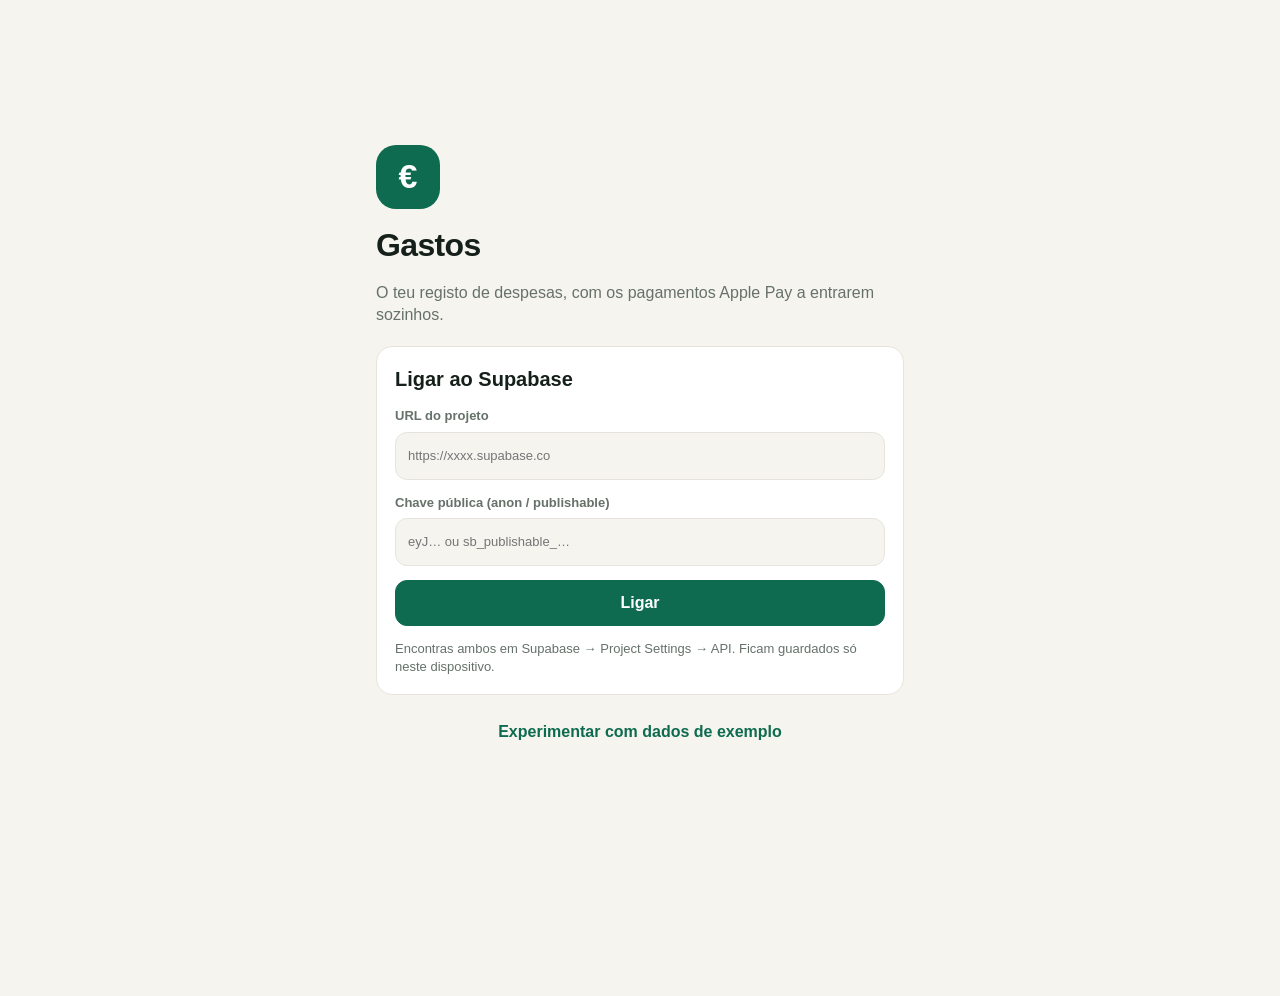
==== index.html @ 69521e5e "Gastos: app de registo de despesas com Apple Pay automático Co-Authored-By: Claude Opus 5.5 <noreply" ====
<!doctype html>
<html lang="pt-PT">
<head>
<meta charset="utf-8">
<meta name="viewport" content="width=device-width, initial-scale=1, viewport-fit=cover">
<title>Gastos</title>
<meta name="description" content="Registo pessoal de gastos">
<meta name="theme-color" content="#f5f4ef" media="(prefers-color-scheme: light)">
<meta name="theme-color" content="#0e1311" media="(prefers-color-scheme: dark)">
<meta name="apple-mobile-web-app-capable" content="yes">
<meta name="mobile-web-app-capable" content="yes">
<meta name="apple-mobile-web-app-title" content="Gastos">
<meta name="apple-mobile-web-app-status-bar-style" content="default">
<link rel="manifest" href="manifest.webmanifest">
<link rel="icon" href="icons/icon-192.png">
<link rel="apple-touch-icon" href="icons/apple-touch-icon.png">
<link rel="stylesheet" href="styles.css">
</head>
<body>
<div id="app"></div>
<div id="sheet-root"></div>
<div id="toast" role="status" aria-live="polite"></div>
<script src="app.js"></script>
</body>
</html>
---- styles.css ----
:root {
  --bg: #f5f4ef; --card: #ffffff; --ink: #16201b; --mute: #66716a; --line: #e6e4dc; --soft: #eceae2;
  --accent: #0e6b50; --accent-ink: #ffffff; --warn: #9a5b00; --bad: #b3261e; --ok: #0e6b50;
  --radius: 16px;
  color-scheme: light dark;
}
@media (prefers-color-scheme: dark) {
  :root {
    --bg: #0e1311; --card: #171e1b; --ink: #eef2ef; --mute: #95a29b; --line: #27312c; --soft: #1f2824;
    --accent: #41c095; --accent-ink: #06261b; --warn: #f0b354; --bad: #ff8a80; --ok: #41c095;
  }
}

* { box-sizing: border-box; -webkit-tap-highlight-color: transparent; }
html { -webkit-text-size-adjust: 100%; }
body {
  margin: 0; background: var(--bg); color: var(--ink);
  font: 16px/1.4 -apple-system, BlinkMacSystemFont, "Segoe UI", Roboto, Helvetica, Arial, sans-serif;
  -webkit-font-smoothing: antialiased;
}
body.locked { overflow: hidden; }
button, input, select { font: inherit; color: inherit; }
button { cursor: pointer; background: none; border: 0; padding: 0; text-align: inherit; }
h1, h2, p { margin: 0; }
small, .hint { color: var(--mute); font-size: 13px; }
code { font: 12px/1.4 ui-monospace, SFMono-Regular, Menlo, monospace; word-break: break-all; }
:focus-visible { outline: 2px solid var(--accent); outline-offset: 2px; }

#app { max-width: 560px; margin: 0 auto; padding: env(safe-area-inset-top) 16px calc(96px + env(safe-area-inset-bottom)); }
main { display: grid; gap: 12px; }
.card { background: var(--card); border: 1px solid var(--line); border-radius: var(--radius); }
.block { padding: 16px; display: grid; gap: 12px; }
.block h2, .sec, .day h2 { font-size: 13px; font-weight: 600; letter-spacing: .04em; text-transform: uppercase; color: var(--mute); }
.sec { margin: 12px 4px 0; }

/* cabeçalho */
.top { padding: 20px 4px 18px; }
.title { font-size: 28px; font-weight: 700; letter-spacing: -.02em; }
.month { display: flex; align-items: center; gap: 2px; margin-left: -10px; }
.month button { min-width: 40px; height: 40px; border-radius: 12px; text-align: center; font-size: 22px; color: var(--mute); }
.month button:disabled { opacity: .3; }
.month .name { font-size: 15px; font-weight: 600; color: var(--ink); padding: 0 6px; }
.month .name::first-letter { text-transform: uppercase; }
.month .refresh { margin-left: auto; font-size: 20px; }
.total { font-size: 44px; font-weight: 700; letter-spacing: -.03em; font-variant-numeric: tabular-nums; line-height: 1.1; margin-top: 4px; }
.sub { color: var(--mute); font-size: 14px; margin-top: 4px; }

/* lista */
input[type=search] { width: 100%; height: 44px; border-radius: 12px; border: 1px solid var(--line); background: var(--card); padding: 0 14px; -webkit-appearance: none; appearance: none; }
.chips { display: flex; gap: 8px; overflow-x: auto; margin: 0 -16px; padding: 0 16px 2px; scrollbar-width: none; }
.chips::-webkit-scrollbar { display: none; }
.chips button { flex: none; height: 36px; padding: 0 14px; border-radius: 18px; border: 1px solid var(--line); background: var(--card); font-size: 14px; white-space: nowrap; }
.chips button.on { background: var(--ink); color: var(--bg); border-color: var(--ink); }
#list { display: grid; gap: 16px; }
.day h2 { display: flex; justify-content: space-between; margin: 4px 4px 8px; font-variant-numeric: tabular-nums; }
.day h2 span:first-child::first-letter { text-transform: uppercase; }
.rows { overflow: hidden; }
.row { display: flex; align-items: center; gap: 12px; width: 100%; padding: 12px 14px; min-height: 60px; }
.row + .row { border-top: 1px solid var(--line); }
.row:active { background: var(--soft); }
.row.add { color: var(--accent); font-weight: 600; min-height: 52px; }
.dot { flex: none; width: 38px; height: 38px; border-radius: 12px; display: grid; place-items: center; font-size: 18px; }
.who { flex: 1; min-width: 0; display: grid; }
.who b { font-weight: 600; white-space: nowrap; overflow: hidden; text-overflow: ellipsis; }
.who small { display: flex; align-items: center; min-width: 0; }
.who small span { white-space: nowrap; overflow: hidden; text-overflow: ellipsis; min-width: 0; }
.tag { font-style: normal; font-size: 11px; font-weight: 600; border: 1px solid var(--line); border-radius: 6px; padding: 1px 5px; margin-left: 6px; color: var(--ink); flex: none; white-space: nowrap; }
.amt { font-weight: 600; font-variant-numeric: tabular-nums; white-space: nowrap; }
.link { color: var(--accent); font-size: 14px; font-weight: 600; }
.empty { text-align: center; padding: 40px 20px; color: var(--mute); display: grid; gap: 16px; justify-items: center; }

.alert { display: block; width: 100%; padding: 12px 14px; border-radius: 12px; font-size: 14px; border: 1px solid; }
.alert strong { display: block; }
.alert.warn { color: var(--warn); border-color: color-mix(in srgb, var(--warn) 40%, transparent); background: color-mix(in srgb, var(--warn) 9%, var(--card)); }
.alert.bad { color: var(--bad); border-color: color-mix(in srgb, var(--bad) 40%, transparent); background: color-mix(in srgb, var(--bad) 8%, var(--card)); }

/* resumo */
.tiles { display: grid; grid-template-columns: 1fr 1fr; gap: 12px; }
.tile { padding: 14px; display: grid; gap: 2px; min-width: 0; }
.tile b { font-size: 22px; font-weight: 700; letter-spacing: -.02em; font-variant-numeric: tabular-nums; }
.tile em { font-style: normal; font-size: 13px; color: var(--mute); white-space: nowrap; overflow: hidden; text-overflow: ellipsis; }
.hl { display: flex; justify-content: space-between; align-items: baseline; gap: 12px; font-size: 15px; }
.hl b { font-variant-numeric: tabular-nums; }
.hbar { display: grid; gap: 6px; }
.track { height: 8px; border-radius: 4px; background: var(--soft); overflow: hidden; }
.track i { display: block; height: 100%; border-radius: 4px; background: var(--accent); min-width: 4px; }
.track.big { height: 10px; border-radius: 5px; }
.track.big i { min-width: 0; }
.track.warn i { background: var(--warn); }
.track.bad i { background: var(--bad); }
small.warn { color: var(--warn); font-weight: 600; }
small.bad { color: var(--bad); font-weight: 600; }
.cols { display: flex; align-items: stretch; gap: 2px; height: 140px; }
.col { flex: 1; min-width: 0; display: flex; flex-direction: column; justify-content: flex-end; align-items: center; position: relative; padding-bottom: 20px; }
.col .bar { width: 100%; max-width: 44px; border-radius: 3px 3px 0 0; background: color-mix(in srgb, var(--accent) 55%, var(--soft)); }
.col .bar.on, .col:focus .bar { background: var(--accent); }
.col .lbl { position: absolute; bottom: 0; font-size: 11px; color: var(--mute); white-space: nowrap; }
.tip { font-size: 13px; color: var(--mute); min-height: 18px; }
.tip.on { color: var(--ink); font-weight: 600; }
.budget { width: 100%; }

/* definições */
.block p { font-size: 15px; }
.copy { display: flex; align-items: center; gap: 12px; padding: 10px 12px; background: var(--soft); border-radius: 12px; }
.copy div { flex: 1; min-width: 0; display: grid; }
.copy code { display: -webkit-box; -webkit-line-clamp: 2; -webkit-box-orient: vertical; overflow: hidden; }

/* botões e formulários */
.btn { display: inline-flex; align-items: center; justify-content: center; min-height: 46px; padding: 0 18px; border-radius: 12px; border: 1px solid var(--line); background: var(--card); font-weight: 600; text-align: center; }
.btn.primary { background: var(--accent); color: var(--accent-ink); border-color: var(--accent); }
.btn.danger { color: var(--bad); }
.btn.ghost { border-color: transparent; background: none; color: var(--accent); }
.btn.small { min-height: 36px; padding: 0 12px; font-size: 14px; flex: none; }
.form { display: grid; gap: 14px; }
.form h2 { font-size: 20px; font-weight: 700; }
.form label, .form legend { display: grid; gap: 6px; font-size: 13px; font-weight: 600; color: var(--mute); }
.form input:not([type=radio]), .form select {
  width: 100%; height: 48px; border-radius: 12px; border: 1px solid var(--line); background: var(--bg); padding: 0 12px;
  font-weight: 400; color: var(--ink); -webkit-appearance: none; appearance: none; min-width: 0;
}
.form .amount input { height: 64px; font-size: 30px; font-weight: 700; font-variant-numeric: tabular-nums; }
.form fieldset { border: 0; padding: 0; margin: 0; }
.two { display: grid; grid-template-columns: 76px 1fr; gap: 12px; }
.narrow input { text-align: center; font-size: 22px; }
.swatches { display: flex; gap: 10px; flex-wrap: wrap; margin-top: 6px; }
.swatches input { position: absolute; opacity: 0; }
.swatches span { display: block; width: 34px; height: 34px; border-radius: 50%; border: 3px solid var(--card); box-shadow: 0 0 0 1px var(--line); }
.swatches input:checked + span { box-shadow: 0 0 0 2px var(--ink); }
.actions { display: grid; grid-template-columns: 1fr 1fr; gap: 12px; margin-top: 4px; }

/* folha inferior */
.backdrop { position: fixed; inset: 0; background: rgba(0, 0, 0, .45); z-index: 20; }
.sheet {
  position: fixed; left: 0; right: 0; bottom: 0; z-index: 21; max-width: 560px; margin: 0 auto;
  max-height: 92dvh; overflow-y: auto; background: var(--card); border-radius: 22px 22px 0 0;
  padding: 22px 18px calc(22px + env(safe-area-inset-bottom)); animation: up .22s ease-out;
}
@keyframes up { from { transform: translateY(40px); opacity: 0; } }
@media (prefers-reduced-motion: reduce) { .sheet { animation: none; } }

/* navegação */
.tabs {
  position: fixed; left: 0; right: 0; bottom: 0; z-index: 10; display: flex; justify-content: center;
  background: color-mix(in srgb, var(--bg) 88%, transparent); backdrop-filter: blur(14px); -webkit-backdrop-filter: blur(14px);
  border-top: 1px solid var(--line); padding-bottom: env(safe-area-inset-bottom);
}
.tabs button { flex: 1; max-width: 140px; height: 58px; display: grid; justify-items: center; align-content: center; gap: 2px; font-size: 11px; font-weight: 600; color: var(--mute); }
.tabs button.on { color: var(--accent); }
.tabs svg { width: 24px; height: 24px; fill: none; stroke: currentColor; stroke-width: 1.8; stroke-linecap: round; stroke-linejoin: round; }
.fab {
  position: fixed; z-index: 11; right: max(16px, calc(50vw - 264px)); bottom: calc(74px + env(safe-area-inset-bottom));
  width: 58px; height: 58px; border-radius: 20px; background: var(--accent); color: var(--accent-ink);
  font-size: 32px; font-weight: 300; line-height: 1; text-align: center; box-shadow: 0 8px 22px rgba(0, 0, 0, .22);
}

/* entrada */
.gate { min-height: 100dvh; display: grid; align-content: center; gap: 14px; padding: 24px 0; }
.gate .logo { width: 64px; height: 64px; border-radius: 20px; background: var(--accent); color: var(--accent-ink); display: grid; place-items: center; font-size: 34px; font-weight: 700; }
.gate h1 { font-size: 32px; letter-spacing: -.02em; }
.gate .lead { color: var(--mute); margin-bottom: 6px; }
.gate .card { padding: 18px; }
.error { color: var(--bad); font-weight: 600; font-size: 14px; }

#toast {
  position: fixed; left: 50%; bottom: calc(86px + env(safe-area-inset-bottom)); transform: translate(-50%, 12px); z-index: 30;
  background: var(--ink); color: var(--bg); padding: 10px 16px; border-radius: 12px; font-size: 14px; font-weight: 600;
  opacity: 0; pointer-events: none; transition: .2s; max-width: calc(100vw - 32px);
}
#toast.show { opacity: 1; transform: translate(-50%, 0); }
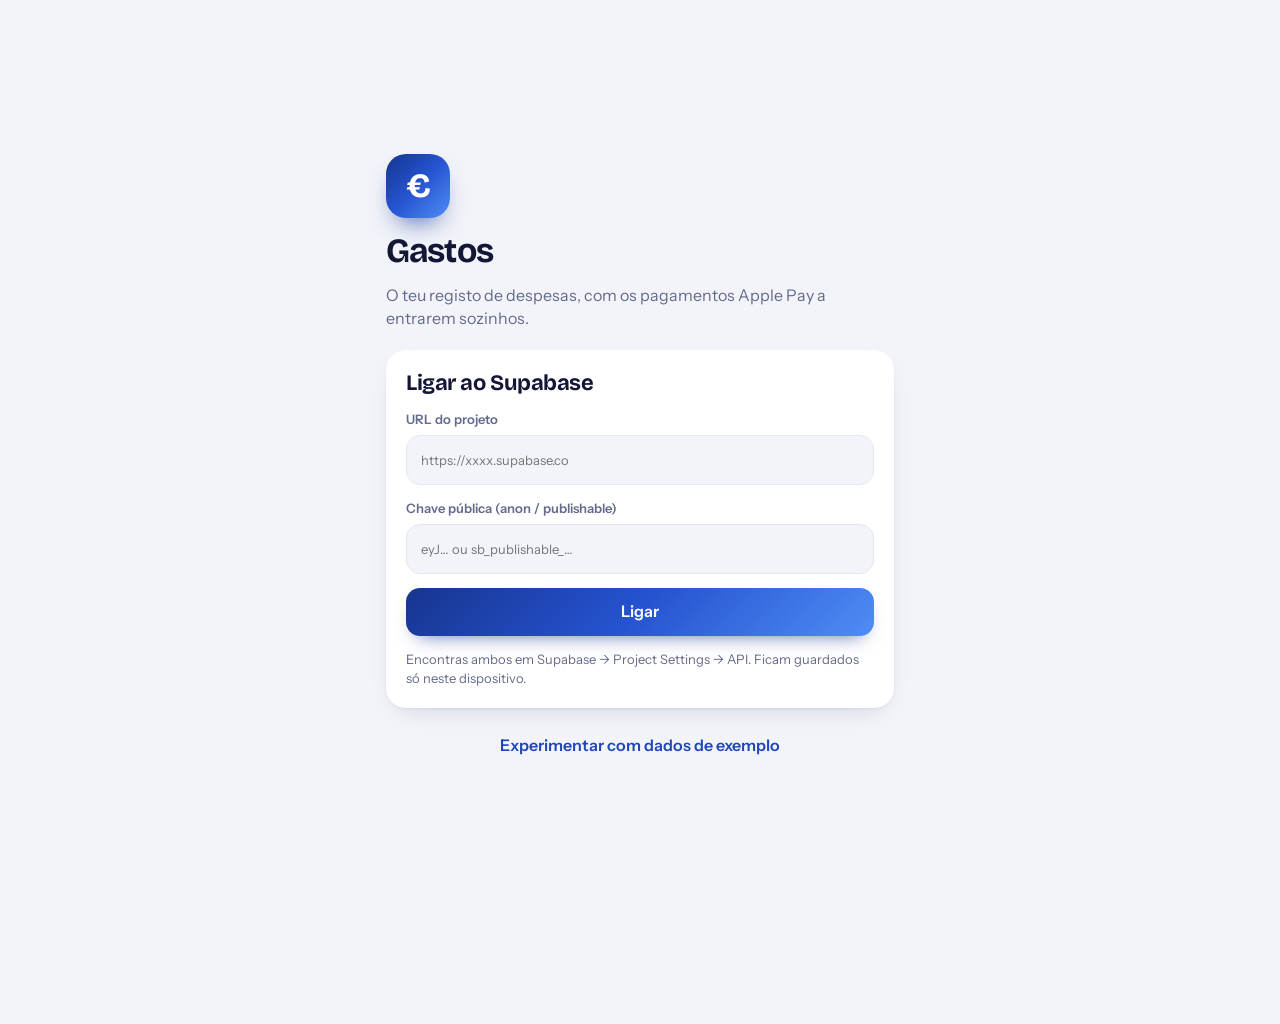
==== commit 143f0a06: "Enhance index.html with font preconnect and styles Added preconnect links for Google Fonts and style" ====
--- a/index.html
+++ b/index.html
@@ -5,8 +5,8 @@
 <meta name="viewport" content="width=device-width, initial-scale=1, viewport-fit=cover">
 <title>Gastos</title>
 <meta name="description" content="Registo pessoal de gastos">
-<meta name="theme-color" content="#f5f4ef" media="(prefers-color-scheme: light)">
-<meta name="theme-color" content="#0e1311" media="(prefers-color-scheme: dark)">
+<meta name="theme-color" content="#f2f4f9" media="(prefers-color-scheme: light)">
+<meta name="theme-color" content="#0b0e1f" media="(prefers-color-scheme: dark)">
 <meta name="apple-mobile-web-app-capable" content="yes">
 <meta name="mobile-web-app-capable" content="yes">
 <meta name="apple-mobile-web-app-title" content="Gastos">
@@ -14,6 +14,9 @@
 <link rel="manifest" href="manifest.webmanifest">
 <link rel="icon" href="icons/icon-192.png">
 <link rel="apple-touch-icon" href="icons/apple-touch-icon.png">
+<link rel="preconnect" href="https://fonts.googleapis.com">
+<link rel="preconnect" href="https://fonts.gstatic.com" crossorigin>
+<link rel="stylesheet" href="https://fonts.googleapis.com/css2?family=Bricolage+Grotesque:opsz,wght@12..96,400..800&family=Instrument+Sans:wght@400..700&display=swap">
 <link rel="stylesheet" href="styles.css">
 </head>
 <body>
--- a/styles.css
+++ b/styles.css
@@ -1,169 +1,245 @@
+/* Gastos — azul de azulejo, papel frio, um toque de amarelo de elétrico. */
 :root {
-  --bg: #f5f4ef; --card: #ffffff; --ink: #16201b; --mute: #66716a; --line: #e6e4dc; --soft: #eceae2;
-  --accent: #0e6b50; --accent-ink: #ffffff; --warn: #9a5b00; --bad: #b3261e; --ok: #0e6b50;
-  --radius: 16px;
+  --paper: #f2f4f9;
+  --card: #ffffff;
+  --ink: #131735;
+  --mute: #646a8a;
+  --line: #e4e7f1;
+  --soft: #eaedf6;
+  --blue: #1f47b8;
+  --blue-2: #3f7af0;
+  --on-blue: #ffffff;
+  --sun: #f4b63f;
+  --warn: #a35f00;
+  --bad: #c0293a;
+  --grad: linear-gradient(135deg, #17358f 0%, #2552cf 48%, #4f8df5 100%);
+  --shadow: 0 1px 2px rgba(19, 23, 53, .05), 0 10px 28px -14px rgba(19, 23, 53, .22);
+  --display: "Bricolage Grotesque", "Instrument Sans", system-ui, -apple-system, "Segoe UI", sans-serif;
+  --body: "Instrument Sans", system-ui, -apple-system, "Segoe UI", Roboto, sans-serif;
+  --emoji: "Apple Color Emoji", "Segoe UI Emoji", "Noto Color Emoji", sans-serif;
   color-scheme: light dark;
 }
 @media (prefers-color-scheme: dark) {
   :root {
-    --bg: #0e1311; --card: #171e1b; --ink: #eef2ef; --mute: #95a29b; --line: #27312c; --soft: #1f2824;
-    --accent: #41c095; --accent-ink: #06261b; --warn: #f0b354; --bad: #ff8a80; --ok: #41c095;
+    --paper: #0b0e1f;
+    --card: #141935;
+    --ink: #eef0fb;
+    --mute: #969dc2;
+    --line: #232a52;
+    --soft: #1c2246;
+    --blue: #8aabff;
+    --blue-2: #5c8cf7;
+    --on-blue: #0a1233;
+    --warn: #f4b63f;
+    --bad: #ff8f9b;
+    --grad: linear-gradient(135deg, #142c78 0%, #2148b8 50%, #3f78e6 100%);
+    --shadow: 0 0 0 1px var(--line);
   }
 }
 
 * { box-sizing: border-box; -webkit-tap-highlight-color: transparent; }
 html { -webkit-text-size-adjust: 100%; }
 body {
-  margin: 0; background: var(--bg); color: var(--ink);
-  font: 16px/1.4 -apple-system, BlinkMacSystemFont, "Segoe UI", Roboto, Helvetica, Arial, sans-serif;
-  -webkit-font-smoothing: antialiased;
+  margin: 0; background: var(--paper); color: var(--ink);
+  font: 16px/1.45 var(--body); -webkit-font-smoothing: antialiased;
 }
 body.locked { overflow: hidden; }
 button, input, select { font: inherit; color: inherit; }
 button { cursor: pointer; background: none; border: 0; padding: 0; text-align: inherit; }
 h1, h2, p { margin: 0; }
 small, .hint { color: var(--mute); font-size: 13px; }
-code { font: 12px/1.4 ui-monospace, SFMono-Regular, Menlo, monospace; word-break: break-all; }
-:focus-visible { outline: 2px solid var(--accent); outline-offset: 2px; }
-
-#app { max-width: 560px; margin: 0 auto; padding: env(safe-area-inset-top) 16px calc(96px + env(safe-area-inset-bottom)); }
-main { display: grid; gap: 12px; }
-.card { background: var(--card); border: 1px solid var(--line); border-radius: var(--radius); }
-.block { padding: 16px; display: grid; gap: 12px; }
-.block h2, .sec, .day h2 { font-size: 13px; font-weight: 600; letter-spacing: .04em; text-transform: uppercase; color: var(--mute); }
-.sec { margin: 12px 4px 0; }
-
-/* cabeçalho */
-.top { padding: 20px 4px 18px; }
-.title { font-size: 28px; font-weight: 700; letter-spacing: -.02em; }
-.month { display: flex; align-items: center; gap: 2px; margin-left: -10px; }
-.month button { min-width: 40px; height: 40px; border-radius: 12px; text-align: center; font-size: 22px; color: var(--mute); }
+code { font: 12px/1.45 ui-monospace, SFMono-Regular, Menlo, monospace; word-break: break-all; }
+:focus-visible { outline: 2px solid var(--blue-2); outline-offset: 2px; }
+
+#app { max-width: 540px; margin: 0 auto; padding: calc(12px + env(safe-area-inset-top)) 16px calc(112px + env(safe-area-inset-bottom)); }
+main { display: grid; gap: 14px; }
+.card { background: var(--card); border-radius: 20px; box-shadow: var(--shadow); }
+.block { padding: 18px; display: grid; gap: 14px; }
+.block h2, .sec { font: 600 17px/1.2 var(--display); letter-spacing: -.01em; }
+.sec { margin: 14px 4px 0; }
+
+/* ── cabeçalho: o cartão ── */
+.top { padding: 18px 4px 16px; }
+.title { font: 700 30px/1.1 var(--display); letter-spacing: -.02em; }
+.hero {
+  position: relative; overflow: hidden; isolation: isolate;
+  margin-bottom: 16px; padding: 14px 20px 22px; border-radius: 28px;
+  background: var(--grad); color: #fff;
+  box-shadow: 0 18px 36px -20px rgba(23, 53, 143, .75);
+}
+/* padrão de azulejo, a desvanecer para a esquerda */
+.hero::before {
+  content: ""; position: absolute; inset: 0; z-index: -1;
+  background:
+    radial-gradient(circle at 0 0, rgba(255, 255, 255, .13) 0 10px, transparent 11px),
+    radial-gradient(circle at 100% 0, rgba(255, 255, 255, .13) 0 10px, transparent 11px),
+    radial-gradient(circle at 0 100%, rgba(255, 255, 255, .13) 0 10px, transparent 11px),
+    radial-gradient(circle at 100% 100%, rgba(255, 255, 255, .13) 0 10px, transparent 11px),
+    radial-gradient(circle at 50% 50%, transparent 0 7px, rgba(255, 255, 255, .1) 8px 10px, transparent 11px);
+  background-size: 34px 34px;
+  -webkit-mask-image: linear-gradient(105deg, transparent 38%, #000 100%);
+  mask-image: linear-gradient(105deg, transparent 38%, #000 100%);
+}
+.hero::after { /* filete amarelo */
+  content: ""; position: absolute; left: 20px; bottom: 0; width: 44px; height: 4px; border-radius: 4px 4px 0 0; background: var(--sun);
+}
+.month { display: flex; align-items: center; gap: 2px; margin-left: -12px; }
+.month button { min-width: 40px; height: 40px; border-radius: 12px; text-align: center; font-size: 22px; color: rgba(255, 255, 255, .75); }
+.month button:active { background: rgba(255, 255, 255, .14); }
 .month button:disabled { opacity: .3; }
-.month .name { font-size: 15px; font-weight: 600; color: var(--ink); padding: 0 6px; }
+.month .name { font-size: 15px; font-weight: 600; color: #fff; padding: 0 6px; }
 .month .name::first-letter { text-transform: uppercase; }
-.month .refresh { margin-left: auto; font-size: 20px; }
-.total { font-size: 44px; font-weight: 700; letter-spacing: -.03em; font-variant-numeric: tabular-nums; line-height: 1.1; margin-top: 4px; }
-.sub { color: var(--mute); font-size: 14px; margin-top: 4px; }
-
-/* lista */
-input[type=search] { width: 100%; height: 44px; border-radius: 12px; border: 1px solid var(--line); background: var(--card); padding: 0 14px; -webkit-appearance: none; appearance: none; }
-.chips { display: flex; gap: 8px; overflow-x: auto; margin: 0 -16px; padding: 0 16px 2px; scrollbar-width: none; }
+.month .refresh { margin-left: auto; margin-right: -10px; font-size: 20px; }
+.total { font: 700 48px/1.05 var(--display); letter-spacing: -.035em; font-variant-numeric: tabular-nums; margin-top: 10px; }
+.sub { color: rgba(255, 255, 255, .8); font-size: 14px; margin-top: 6px; }
+
+/* ── lista ── */
+input[type=search] {
+  width: 100%; height: 48px; border-radius: 16px; border: 1px solid transparent; background: var(--card); box-shadow: var(--shadow);
+  padding: 0 16px; -webkit-appearance: none; appearance: none;
+}
+input[type=search]::placeholder { color: var(--mute); }
+.chips { display: flex; gap: 8px; overflow-x: auto; margin: 0 -16px; padding: 2px 16px 4px; scrollbar-width: none; }
 .chips::-webkit-scrollbar { display: none; }
-.chips button { flex: none; height: 36px; padding: 0 14px; border-radius: 18px; border: 1px solid var(--line); background: var(--card); font-size: 14px; white-space: nowrap; }
-.chips button.on { background: var(--ink); color: var(--bg); border-color: var(--ink); }
-#list { display: grid; gap: 16px; }
-.day h2 { display: flex; justify-content: space-between; margin: 4px 4px 8px; font-variant-numeric: tabular-nums; }
+.chips button {
+  flex: none; display: inline-flex; align-items: center; gap: 8px; height: 38px; padding: 0 14px; border-radius: 19px;
+  background: var(--card); box-shadow: var(--shadow); font-size: 14px; font-weight: 500; white-space: nowrap;
+}
+.chips i { width: 9px; height: 9px; border-radius: 50%; background: var(--c, var(--mute)); }
+.chips button.on { background: var(--ink); color: var(--paper); box-shadow: none; }
+#list { display: grid; gap: 18px; }
+.day h2 { display: flex; justify-content: space-between; align-items: baseline; margin: 2px 6px 8px; font: 600 14px/1.3 var(--body); color: var(--mute); font-variant-numeric: tabular-nums; }
+.day h2 span:first-child { color: var(--ink); }
 .day h2 span:first-child::first-letter { text-transform: uppercase; }
 .rows { overflow: hidden; }
-.row { display: flex; align-items: center; gap: 12px; width: 100%; padding: 12px 14px; min-height: 60px; }
+.row { display: flex; align-items: center; gap: 14px; width: 100%; padding: 13px 16px; min-height: 66px; }
 .row + .row { border-top: 1px solid var(--line); }
 .row:active { background: var(--soft); }
-.row.add { color: var(--accent); font-weight: 600; min-height: 52px; }
-.dot { flex: none; width: 38px; height: 38px; border-radius: 12px; display: grid; place-items: center; font-size: 18px; }
-.who { flex: 1; min-width: 0; display: grid; }
+.row.add { color: var(--blue); font-weight: 600; min-height: 54px; }
+.dot {
+  --c: #6b7772;
+  flex: none; width: 42px; height: 42px; border-radius: 14px; display: grid; place-items: center;
+  font: 20px/1 var(--emoji);
+  background: linear-gradient(145deg, color-mix(in srgb, var(--c) 26%, var(--card)), color-mix(in srgb, var(--c) 9%, var(--card)));
+  box-shadow: inset 0 0 0 1px color-mix(in srgb, var(--c) 18%, transparent);
+}
+.who { flex: 1; min-width: 0; display: grid; gap: 1px; }
 .who b { font-weight: 600; white-space: nowrap; overflow: hidden; text-overflow: ellipsis; }
-.who small { display: flex; align-items: center; min-width: 0; }
+.who small { display: flex; align-items: center; gap: 8px; min-width: 0; }
 .who small span { white-space: nowrap; overflow: hidden; text-overflow: ellipsis; min-width: 0; }
-.tag { font-style: normal; font-size: 11px; font-weight: 600; border: 1px solid var(--line); border-radius: 6px; padding: 1px 5px; margin-left: 6px; color: var(--ink); flex: none; white-space: nowrap; }
-.amt { font-weight: 600; font-variant-numeric: tabular-nums; white-space: nowrap; }
-.link { color: var(--accent); font-size: 14px; font-weight: 600; }
-.empty { text-align: center; padding: 40px 20px; color: var(--mute); display: grid; gap: 16px; justify-items: center; }
-
-.alert { display: block; width: 100%; padding: 12px 14px; border-radius: 12px; font-size: 14px; border: 1px solid; }
+.tag { flex: none; font-style: normal; font-size: 11px; font-weight: 600; white-space: nowrap; border-radius: 6px; padding: 1px 6px; color: var(--blue); background: color-mix(in srgb, var(--blue-2) 14%, transparent); }
+.amt { display: grid; justify-items: end; gap: 1px; white-space: nowrap; font-variant-numeric: tabular-nums; }
+.amt b { font: 600 17px/1.2 var(--display); letter-spacing: -.01em; }
+.link { color: var(--blue); font-size: 14px; font-weight: 600; }
+.empty { text-align: center; padding: 44px 20px; color: var(--mute); display: grid; gap: 16px; justify-items: center; }
+
+.subtotal { display: flex; align-items: center; justify-content: space-between; gap: 12px; padding: 16px 18px; background: var(--ink); color: var(--paper); box-shadow: none; }
+.subtotal span { display: grid; min-width: 0; }
+.subtotal small { color: color-mix(in srgb, var(--paper) 70%, transparent); }
+.subtotal strong { font: 700 24px/1 var(--display); letter-spacing: -.02em; font-variant-numeric: tabular-nums; white-space: nowrap; }
+
+.alert { display: block; width: 100%; padding: 13px 16px 13px 18px; border-radius: 16px; font-size: 14px; background: var(--card); box-shadow: var(--shadow); border-left: 4px solid; }
 .alert strong { display: block; }
-.alert.warn { color: var(--warn); border-color: color-mix(in srgb, var(--warn) 40%, transparent); background: color-mix(in srgb, var(--warn) 9%, var(--card)); }
-.alert.bad { color: var(--bad); border-color: color-mix(in srgb, var(--bad) 40%, transparent); background: color-mix(in srgb, var(--bad) 8%, var(--card)); }
-
-/* resumo */
-.tiles { display: grid; grid-template-columns: 1fr 1fr; gap: 12px; }
-.tile { padding: 14px; display: grid; gap: 2px; min-width: 0; }
-.tile b { font-size: 22px; font-weight: 700; letter-spacing: -.02em; font-variant-numeric: tabular-nums; }
+.alert.warn { border-color: var(--sun); }
+.alert.warn strong { color: var(--warn); }
+.alert.bad { border-color: var(--bad); }
+.alert.bad strong { color: var(--bad); }
+
+/* ── resumo ── */
+.tiles { display: grid; grid-template-columns: 1fr 1fr; gap: 14px; }
+.tile { padding: 16px; display: grid; gap: 2px; min-width: 0; align-content: start; }
+.tile b { font: 700 24px/1.15 var(--display); letter-spacing: -.02em; font-variant-numeric: tabular-nums; }
 .tile em { font-style: normal; font-size: 13px; color: var(--mute); white-space: nowrap; overflow: hidden; text-overflow: ellipsis; }
 .hl { display: flex; justify-content: space-between; align-items: baseline; gap: 12px; font-size: 15px; }
-.hl b { font-variant-numeric: tabular-nums; }
-.hbar { display: grid; gap: 6px; }
+.hl b { font-variant-numeric: tabular-nums; font-weight: 600; }
+.hbar { display: grid; gap: 7px; }
 .track { height: 8px; border-radius: 4px; background: var(--soft); overflow: hidden; }
-.track i { display: block; height: 100%; border-radius: 4px; background: var(--accent); min-width: 4px; }
+.track i { display: block; height: 100%; border-radius: 4px; background: var(--blue-2); min-width: 4px; }
 .track.big { height: 10px; border-radius: 5px; }
-.track.big i { min-width: 0; }
-.track.warn i { background: var(--warn); }
+.track.big i { min-width: 0; background: linear-gradient(90deg, var(--blue), var(--blue-2)); }
+.track.warn i { background: var(--sun); }
 .track.bad i { background: var(--bad); }
 small.warn { color: var(--warn); font-weight: 600; }
 small.bad { color: var(--bad); font-weight: 600; }
-.cols { display: flex; align-items: stretch; gap: 2px; height: 140px; }
-.col { flex: 1; min-width: 0; display: flex; flex-direction: column; justify-content: flex-end; align-items: center; position: relative; padding-bottom: 20px; }
-.col .bar { width: 100%; max-width: 44px; border-radius: 3px 3px 0 0; background: color-mix(in srgb, var(--accent) 55%, var(--soft)); }
-.col .bar.on, .col:focus .bar { background: var(--accent); }
+.cols { display: flex; align-items: stretch; gap: 3px; height: 148px; }
+.col { flex: 1; min-width: 0; display: flex; flex-direction: column; justify-content: flex-end; align-items: center; position: relative; padding-bottom: 22px; }
+.col .bar { width: 100%; max-width: 46px; border-radius: 5px 5px 2px 2px; background: color-mix(in srgb, var(--blue-2) 34%, var(--soft)); }
+.col .bar.on, .col:focus .bar { background: linear-gradient(180deg, var(--blue-2), var(--blue)); }
 .col .lbl { position: absolute; bottom: 0; font-size: 11px; color: var(--mute); white-space: nowrap; }
-.tip { font-size: 13px; color: var(--mute); min-height: 18px; }
+.tip { font-size: 13px; color: var(--mute); min-height: 19px; }
 .tip.on { color: var(--ink); font-weight: 600; }
 .budget { width: 100%; }
 
-/* definições */
+/* ── definições ── */
 .block p { font-size: 15px; }
-.copy { display: flex; align-items: center; gap: 12px; padding: 10px 12px; background: var(--soft); border-radius: 12px; }
+.copy { display: flex; align-items: center; gap: 12px; padding: 11px 12px 11px 14px; background: var(--soft); border-radius: 14px; }
 .copy div { flex: 1; min-width: 0; display: grid; }
 .copy code { display: -webkit-box; -webkit-line-clamp: 2; -webkit-box-orient: vertical; overflow: hidden; }
 
-/* botões e formulários */
-.btn { display: inline-flex; align-items: center; justify-content: center; min-height: 46px; padding: 0 18px; border-radius: 12px; border: 1px solid var(--line); background: var(--card); font-weight: 600; text-align: center; }
-.btn.primary { background: var(--accent); color: var(--accent-ink); border-color: var(--accent); }
-.btn.danger { color: var(--bad); }
-.btn.ghost { border-color: transparent; background: none; color: var(--accent); }
-.btn.small { min-height: 36px; padding: 0 12px; font-size: 14px; flex: none; }
+/* ── botões e formulários ── */
+.btn { display: inline-flex; align-items: center; justify-content: center; min-height: 48px; padding: 0 18px; border-radius: 14px; background: var(--soft); font-weight: 600; text-align: center; }
+.btn.primary { background: var(--grad); color: #fff; box-shadow: 0 10px 20px -12px rgba(23, 53, 143, .8); }
+.btn.danger { color: var(--bad); background: color-mix(in srgb, var(--bad) 9%, transparent); }
+.btn.ghost { background: none; color: var(--blue); }
+.btn.small { min-height: 36px; padding: 0 12px; font-size: 14px; flex: none; background: var(--card); border-radius: 10px; }
+.btn:active { opacity: .85; }
 .form { display: grid; gap: 14px; }
-.form h2 { font-size: 20px; font-weight: 700; }
+.form h2 { font: 700 22px/1.2 var(--display); letter-spacing: -.02em; }
 .form label, .form legend { display: grid; gap: 6px; font-size: 13px; font-weight: 600; color: var(--mute); }
 .form input:not([type=radio]), .form select {
-  width: 100%; height: 48px; border-radius: 12px; border: 1px solid var(--line); background: var(--bg); padding: 0 12px;
+  width: 100%; height: 50px; border-radius: 14px; border: 1px solid var(--line); background: var(--paper); padding: 0 14px;
   font-weight: 400; color: var(--ink); -webkit-appearance: none; appearance: none; min-width: 0;
 }
-.form .amount input { height: 64px; font-size: 30px; font-weight: 700; font-variant-numeric: tabular-nums; }
+.form input:focus, .form select:focus { outline: none; border-color: var(--blue-2); box-shadow: 0 0 0 3px color-mix(in srgb, var(--blue-2) 22%, transparent); }
+.form .amount input { height: 72px; font: 700 34px/1 var(--display); letter-spacing: -.02em; font-variant-numeric: tabular-nums; }
 .form fieldset { border: 0; padding: 0; margin: 0; }
-.two { display: grid; grid-template-columns: 76px 1fr; gap: 12px; }
-.narrow input { text-align: center; font-size: 22px; }
+.two { display: grid; grid-template-columns: 78px 1fr; gap: 12px; }
+.narrow input { text-align: center; font: 22px/1 var(--emoji); }
 .swatches { display: flex; gap: 10px; flex-wrap: wrap; margin-top: 6px; }
 .swatches input { position: absolute; opacity: 0; }
 .swatches span { display: block; width: 34px; height: 34px; border-radius: 50%; border: 3px solid var(--card); box-shadow: 0 0 0 1px var(--line); }
 .swatches input:checked + span { box-shadow: 0 0 0 2px var(--ink); }
 .actions { display: grid; grid-template-columns: 1fr 1fr; gap: 12px; margin-top: 4px; }
 
-/* folha inferior */
-.backdrop { position: fixed; inset: 0; background: rgba(0, 0, 0, .45); z-index: 20; }
+/* ── folha inferior ── */
+.backdrop { position: fixed; inset: 0; background: rgba(8, 11, 30, .5); backdrop-filter: blur(3px); -webkit-backdrop-filter: blur(3px); z-index: 20; }
 .sheet {
-  position: fixed; left: 0; right: 0; bottom: 0; z-index: 21; max-width: 560px; margin: 0 auto;
-  max-height: 92dvh; overflow-y: auto; background: var(--card); border-radius: 22px 22px 0 0;
-  padding: 22px 18px calc(22px + env(safe-area-inset-bottom)); animation: up .22s ease-out;
-}
-@keyframes up { from { transform: translateY(40px); opacity: 0; } }
+  position: fixed; left: 0; right: 0; bottom: 0; z-index: 21; max-width: 540px; margin: 0 auto;
+  max-height: 92dvh; overflow-y: auto; background: var(--card); border-radius: 28px 28px 0 0;
+  padding: 26px 20px calc(24px + env(safe-area-inset-bottom)); animation: up .24s cubic-bezier(.2, .8, .2, 1);
+}
+.sheet::before { content: ""; position: absolute; top: 9px; left: 50%; width: 38px; height: 4px; margin-left: -19px; border-radius: 2px; background: var(--line); }
+@keyframes up { from { transform: translateY(48px); opacity: 0; } }
 @media (prefers-reduced-motion: reduce) { .sheet { animation: none; } }
 
-/* navegação */
+/* ── navegação flutuante ── */
 .tabs {
-  position: fixed; left: 0; right: 0; bottom: 0; z-index: 10; display: flex; justify-content: center;
-  background: color-mix(in srgb, var(--bg) 88%, transparent); backdrop-filter: blur(14px); -webkit-backdrop-filter: blur(14px);
-  border-top: 1px solid var(--line); padding-bottom: env(safe-area-inset-bottom);
-}
-.tabs button { flex: 1; max-width: 140px; height: 58px; display: grid; justify-items: center; align-content: center; gap: 2px; font-size: 11px; font-weight: 600; color: var(--mute); }
-.tabs button.on { color: var(--accent); }
-.tabs svg { width: 24px; height: 24px; fill: none; stroke: currentColor; stroke-width: 1.8; stroke-linecap: round; stroke-linejoin: round; }
+  position: fixed; left: 50%; transform: translateX(-50%); bottom: calc(12px + env(safe-area-inset-bottom)); z-index: 10;
+  width: min(calc(100vw - 32px), 508px); display: flex; padding: 6px; border-radius: 24px;
+  background: color-mix(in srgb, var(--card) 86%, transparent); backdrop-filter: blur(18px) saturate(1.4); -webkit-backdrop-filter: blur(18px) saturate(1.4);
+  box-shadow: 0 0 0 1px var(--line), 0 16px 34px -16px rgba(19, 23, 53, .4);
+}
+.tabs button { flex: 1; height: 52px; border-radius: 18px; display: grid; justify-items: center; align-content: center; gap: 2px; font-size: 11px; font-weight: 600; color: var(--mute); }
+.tabs button.on { color: var(--blue); background: color-mix(in srgb, var(--blue-2) 13%, transparent); }
+.tabs svg { width: 22px; height: 22px; fill: none; stroke: currentColor; stroke-width: 1.9; stroke-linecap: round; stroke-linejoin: round; }
 .fab {
-  position: fixed; z-index: 11; right: max(16px, calc(50vw - 264px)); bottom: calc(74px + env(safe-area-inset-bottom));
-  width: 58px; height: 58px; border-radius: 20px; background: var(--accent); color: var(--accent-ink);
-  font-size: 32px; font-weight: 300; line-height: 1; text-align: center; box-shadow: 0 8px 22px rgba(0, 0, 0, .22);
-}
-
-/* entrada */
+  position: fixed; z-index: 11; right: max(16px, calc(50vw - 254px)); bottom: calc(90px + env(safe-area-inset-bottom));
+  width: 58px; height: 58px; border-radius: 20px; background: var(--grad); color: #fff;
+  font: 300 32px/1 var(--body); text-align: center; box-shadow: 0 14px 26px -10px rgba(23, 53, 143, .85);
+}
+.fab:active { transform: scale(.96); }
+
+/* ── entrada ── */
 .gate { min-height: 100dvh; display: grid; align-content: center; gap: 14px; padding: 24px 0; }
-.gate .logo { width: 64px; height: 64px; border-radius: 20px; background: var(--accent); color: var(--accent-ink); display: grid; place-items: center; font-size: 34px; font-weight: 700; }
-.gate h1 { font-size: 32px; letter-spacing: -.02em; }
+.gate .logo { width: 64px; height: 64px; border-radius: 20px; background: var(--grad); color: #fff; display: grid; place-items: center; font: 700 34px/1 var(--display); box-shadow: 0 14px 26px -12px rgba(23, 53, 143, .8); }
+.gate h1 { font: 700 34px/1.1 var(--display); letter-spacing: -.025em; }
 .gate .lead { color: var(--mute); margin-bottom: 6px; }
-.gate .card { padding: 18px; }
+.gate .card { padding: 20px; }
 .error { color: var(--bad); font-weight: 600; font-size: 14px; }
 
 #toast {
-  position: fixed; left: 50%; bottom: calc(86px + env(safe-area-inset-bottom)); transform: translate(-50%, 12px); z-index: 30;
-  background: var(--ink); color: var(--bg); padding: 10px 16px; border-radius: 12px; font-size: 14px; font-weight: 600;
+  position: fixed; left: 50%; bottom: calc(100px + env(safe-area-inset-bottom)); transform: translate(-50%, 12px); z-index: 30;
+  background: var(--ink); color: var(--paper); padding: 11px 18px; border-radius: 14px; font-size: 14px; font-weight: 600;
   opacity: 0; pointer-events: none; transition: .2s; max-width: calc(100vw - 32px);
 }
 #toast.show { opacity: 1; transform: translate(-50%, 0); }
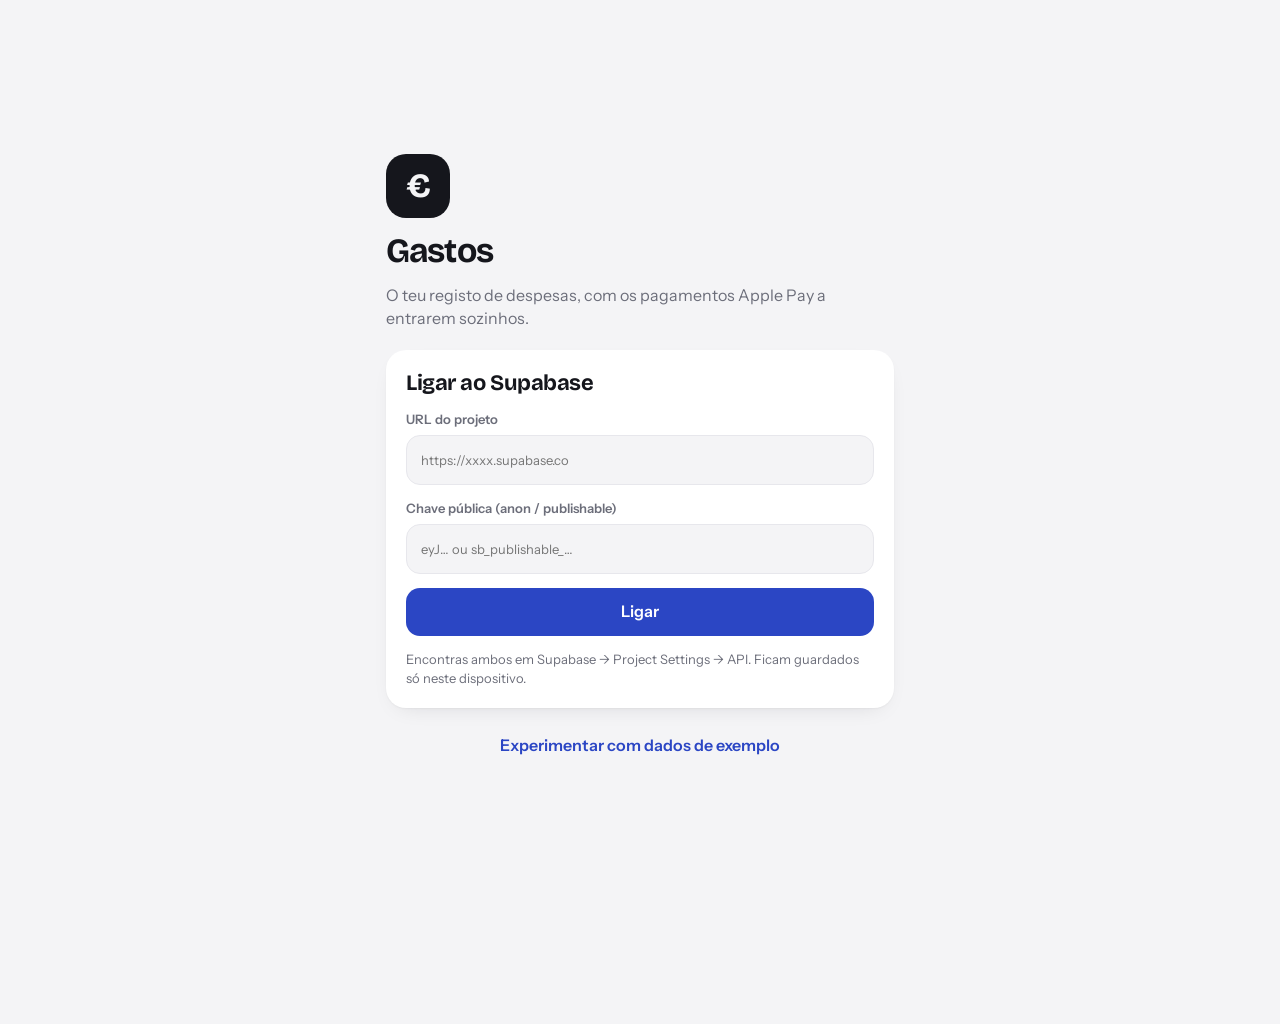
==== commit 9000bbf7: "Update theme-color meta tags in index.html" ====
--- a/index.html
+++ b/index.html
@@ -5,8 +5,8 @@
 <meta name="viewport" content="width=device-width, initial-scale=1, viewport-fit=cover">
 <title>Gastos</title>
 <meta name="description" content="Registo pessoal de gastos">
-<meta name="theme-color" content="#f2f4f9" media="(prefers-color-scheme: light)">
-<meta name="theme-color" content="#0b0e1f" media="(prefers-color-scheme: dark)">
+<meta name="theme-color" content="#f4f4f6" media="(prefers-color-scheme: light)">
+<meta name="theme-color" content="#0c0d11" media="(prefers-color-scheme: dark)">
 <meta name="apple-mobile-web-app-capable" content="yes">
 <meta name="mobile-web-app-capable" content="yes">
 <meta name="apple-mobile-web-app-title" content="Gastos">
--- a/styles.css
+++ b/styles.css
@@ -243,3 +243,185 @@
   opacity: 0; pointer-events: none; transition: .2s; max-width: calc(100vw - 32px);
 }
 #toast.show { opacity: 1; transform: translate(-50%, 0); }
+
+/* ── entradas ── */
+:root { --good: #14804f; }
+@media (prefers-color-scheme: dark) { :root { --good: #5fd6a0; } }
+.good, .amt.in b { color: var(--good); }
+.neg { color: var(--bad); }
+.flow { display: flex; gap: 28px; margin-top: 16px; padding-top: 14px; border-top: 1px solid rgba(255, 255, 255, .22); }
+.flow span { display: grid; gap: 1px; }
+.flow small { color: rgba(255, 255, 255, .78); }
+.flow b { font: 600 18px/1.2 var(--display); letter-spacing: -.01em; font-variant-numeric: tabular-nums; }
+.seg { display: grid; grid-template-columns: 1fr 1fr; gap: 4px; padding: 4px; border-radius: 16px; background: var(--soft); }
+.seg label { display: block; }
+.seg input { position: absolute; opacity: 0; }
+.seg span { display: block; text-align: center; padding: 11px 0; border-radius: 12px; font-size: 15px; font-weight: 600; color: var(--mute); }
+.seg input:checked + span { background: var(--card); color: var(--ink); box-shadow: var(--shadow); }
+.seg input:focus-visible + span { outline: 2px solid var(--blue-2); }
+.sr { position: absolute; width: 1px; height: 1px; overflow: hidden; clip-path: inset(50%); }
+.only-income { display: none; }
+.form:has(input[name=kind][value=income]:checked) .only-expense { display: none; }
+.form:has(input[name=kind][value=income]:checked) .only-income { display: initial; }
+
+/* ── saldo real e montante sem registo ── */
+.flow { flex-wrap: wrap; row-gap: 12px; }
+.flow button { display: grid; gap: 1px; color: inherit; }
+.flow button small { text-decoration: underline; text-decoration-color: rgba(255, 255, 255, .45); text-underline-offset: 3px; }
+.gap { display: flex; align-items: center; justify-content: space-between; gap: 12px; padding: 12px 14px; border-radius: 14px; background: color-mix(in srgb, var(--sun) 16%, var(--card)); border-left: 4px solid var(--sun); }
+.gap span { display: grid; min-width: 0; }
+.gap strong { font: 700 20px/1 var(--display); letter-spacing: -.02em; font-variant-numeric: tabular-nums; white-space: nowrap; }
+
+/* ── carrossel: painel do mês e cartões ── */
+.deck {
+  display: flex; gap: 10px; align-items: stretch; overflow-x: auto; overscroll-behavior-x: contain;
+  scroll-snap-type: x mandatory; scroll-padding-left: 16px; scrollbar-width: none;
+  margin: 0 -16px -8px; padding: 0 16px 24px;
+}
+.deck::-webkit-scrollbar { display: none; }
+.deck > * { flex: none; width: calc(100% - 30px); scroll-snap-align: start; scroll-snap-stop: always; }
+.deck > .hero { margin-bottom: 0; }
+.paycard {
+  --c: #1f47b8;
+  position: relative; overflow: hidden; isolation: isolate; display: flex; flex-direction: column; justify-content: space-between; gap: 18px;
+  min-height: 190px; padding: 22px 22px 20px; border-radius: 28px; color: #fff; text-align: left;
+  background: linear-gradient(135deg, color-mix(in srgb, var(--c) 68%, #000) 0%, var(--c) 52%, color-mix(in srgb, var(--c) 74%, #fff) 100%);
+  box-shadow: 0 18px 36px -20px color-mix(in srgb, var(--c) 80%, #000);
+}
+.paycard::before { /* brilho diagonal */
+  content: ""; position: absolute; z-index: -1; right: -30%; top: -60%; width: 90%; height: 160%; transform: rotate(18deg);
+  background: linear-gradient(90deg, transparent, rgba(255, 255, 255, .13), transparent);
+}
+.pc-top { display: flex; justify-content: space-between; align-items: center; gap: 12px; }
+.pc-top b { font: 600 18px/1.2 var(--display); letter-spacing: -.01em; white-space: nowrap; overflow: hidden; text-overflow: ellipsis; }
+.pc-top i { flex: none; width: 38px; height: 28px; border-radius: 7px; background: linear-gradient(135deg, #f8d98a, #d9a441); box-shadow: inset 0 0 0 1px rgba(0, 0, 0, .12); }
+.pc-bal { display: grid; gap: 2px; }
+.pc-bal small, .pc-foot { color: rgba(255, 255, 255, .8); font-size: 14px; }
+.pc-bal strong { font: 700 40px/1.05 var(--display); letter-spacing: -.03em; font-variant-numeric: tabular-nums; }
+.paycard.add {
+  align-items: center; justify-content: center; gap: 6px; background: none; color: var(--mute); box-shadow: none;
+  border: 2px dashed color-mix(in srgb, var(--mute) 45%, transparent);
+}
+.paycard.add::before { display: none; }
+.paycard.add strong { font: 300 40px/1 var(--body); }
+.paycard.add span { font-weight: 600; }
+.cardlist { display: grid; gap: 12px; padding-top: 14px; border-top: 1px solid var(--line); }
+.cardlist button { width: 100%; }
+.cardlist span { display: inline-flex; align-items: center; gap: 9px; min-width: 0; }
+.cardlist i { flex: none; width: 22px; height: 15px; border-radius: 4px; background: var(--c); }
+.cardlist .sum { padding-top: 12px; border-top: 1px solid var(--line); font-weight: 600; }
+
+/* ── dinheiro na mão ── */
+.paycard.cash .pc-top i { width: 34px; height: 34px; border-radius: 50%; display: grid; place-items: center; box-shadow: inset 0 0 0 2px rgba(255, 255, 255, .45), 0 0 0 1px rgba(0, 0, 0, .1); }
+.paycard.cash .pc-top i::after { content: "€"; font: 700 17px/1 var(--display); font-style: normal; color: #7a5410; }
+.paycard.cash::after { /* moedas ao fundo */
+  content: ""; position: absolute; z-index: -1; right: -26px; bottom: -34px; width: 150px; height: 150px; border-radius: 50%;
+  border: 2px solid rgba(255, 255, 255, .18); box-shadow: -58px 22px 0 -22px rgba(255, 255, 255, .1), 0 0 0 16px rgba(255, 255, 255, .06);
+}
+.only-cash { display: none; }
+.form:has(input[name=type][value=cash]:checked) .only-card { display: none; }
+.form:has(input[name=type][value=cash]:checked) .only-cash { display: initial; }
+
+/* ── fim da lista: mais registos, adicionar, ligar ── */
+.btn.more { width: 100%; gap: 8px; background: var(--card); box-shadow: var(--shadow); }
+.btn.more small { font-weight: 400; }
+.listfoot { display: flex; flex-wrap: wrap; justify-content: center; gap: 4px 22px; padding: 6px 0 4px; }
+.listfoot button { display: inline-flex; align-items: center; gap: 8px; min-height: 44px; color: var(--blue); font-weight: 600; font-size: 15px; }
+.listfoot b { display: grid; place-items: center; width: 24px; height: 24px; border-radius: 50%; background: color-mix(in srgb, var(--blue-2) 15%, transparent); font-weight: 600; font-size: 15px; line-height: 1; }
+.empty .btn + .btn { margin-top: -6px; }
+
+/* ── escolher registos ── */
+.pick { display: grid; max-height: 46dvh; overflow-y: auto; border-radius: 16px; background: var(--paper); }
+.pick label, .check { display: flex; align-items: center; gap: 12px; padding: 12px 14px; font-size: 16px; font-weight: 400; color: var(--ink); cursor: pointer; }
+.pick label + label { border-top: 1px solid var(--line); }
+.pick input, .check input { position: absolute; opacity: 0; }
+.box { flex: none; width: 24px; height: 24px; border-radius: 8px; border: 2px solid color-mix(in srgb, var(--mute) 55%, transparent); display: grid; place-items: center; }
+input:checked + .box { background: var(--blue-2); border-color: var(--blue-2); }
+input:checked + .box::after { content: ""; width: 11px; height: 6px; border-left: 2.5px solid #fff; border-bottom: 2.5px solid #fff; transform: translateY(-1.5px) rotate(-45deg); }
+input:focus-visible + .box { outline: 2px solid var(--blue-2); outline-offset: 2px; }
+.form .check { padding: 4px 2px; }
+.check > span:last-child { display: grid; gap: 1px; }
+.check small { font-weight: 400; }
+.btn:disabled { opacity: .45; }
+/* os inputs escondidos não podem apanhar toques destinados a outros elementos */
+.seg label, .swatches label, .pick label, .check { position: relative; }
+.seg input, .swatches input, .pick input, .check input { width: 1px; height: 1px; pointer-events: none; }
+.form label.check { display: flex; align-items: flex-start; gap: 12px; font-size: 15px; font-weight: 600; color: var(--ink); }
+.sheet .btn.small { background: var(--soft); justify-self: start; }
+
+/* ════════ tema sóbrio: quase monocromático, um só azul de destaque, ícones de linha ════════ */
+:root {
+  --paper: #f4f4f6; --card: #ffffff; --ink: #15161c; --mute: #6c6e7a; --line: #e7e7ec; --soft: #eeeef2;
+  --blue: #2b46c4; --blue-2: #2b46c4; --on-blue: #ffffff; --good: #1b7a52; --sun: #c98a1b;
+  --grad: linear-gradient(140deg, #14151d 0%, #1d2030 55%, #2a2f4a 100%);
+  --shadow: 0 1px 2px rgba(21, 22, 28, .04), 0 8px 24px -14px rgba(21, 22, 28, .18);
+}
+@media (prefers-color-scheme: dark) {
+  :root {
+    --paper: #0c0d11; --card: #15161c; --ink: #f0f0f4; --mute: #9496a3; --line: #25262e; --soft: #1d1e26;
+    --blue: #a9b8ff; --blue-2: #8196f5; --on-blue: #0c0d11; --good: #63d3a2; --sun: #e3b45c;
+    --grad: linear-gradient(140deg, #1a1b25 0%, #22253a 55%, #2e3352 100%);
+    --shadow: 0 0 0 1px var(--line);
+  }
+}
+.ic { width: 1.25em; height: 1.25em; flex: none; fill: none; stroke: currentColor; stroke-width: 1.7; stroke-linecap: round; stroke-linejoin: round; vertical-align: -0.24em; }
+
+/* painel do mês e cartões: tinta escura, a cor do cartão só como matiz */
+.hero { box-shadow: 0 16px 32px -22px rgba(21, 22, 28, .7); }
+.hero::before { opacity: .45; }
+.hero::after { display: none; }
+.paycard {
+  background: linear-gradient(140deg, color-mix(in srgb, var(--c) 10%, #14151d) 0%, color-mix(in srgb, var(--c) 22%, #1e2030) 60%, color-mix(in srgb, var(--c) 30%, #2b2e44) 100%);
+  box-shadow: 0 16px 32px -22px rgba(21, 22, 28, .7);
+}
+.paycard::after { content: ""; position: absolute; left: 22px; bottom: 0; width: 36px; height: 3px; border-radius: 3px 3px 0 0; background: color-mix(in srgb, var(--c) 70%, #fff); }
+.paycard.cash::after { right: auto; width: 36px; height: 3px; border: 0; box-shadow: none; }
+.paycard.add::after { display: none; }
+.pc-top i { background: linear-gradient(135deg, #e2e3ea, #a6a9b8); box-shadow: inset 0 0 0 1px rgba(0, 0, 0, .1); }
+.paycard.cash .pc-top i { box-shadow: inset 0 0 0 1px rgba(0, 0, 0, .1); }
+.paycard.cash .pc-top i::after { color: #3a3c4a; }
+.flow small .ic { width: 1em; height: 1em; }
+
+/* ícones das categorias em azulejo neutro */
+.dot { background: var(--soft); box-shadow: none; color: var(--ink); font: 400 18px/1 var(--body); }
+.dot .ic { width: 22px; height: 22px; stroke-width: 1.6; }
+.dot.in { color: var(--good); background: color-mix(in srgb, var(--good) 12%, var(--card)); }
+.lab { display: inline-flex; align-items: center; gap: 9px; min-width: 0; }
+.lab .ic { color: var(--mute); }
+.chips i, .cardlist i { display: none; }
+.chips button { gap: 0; }
+.tag { color: var(--mute); background: var(--soft); }
+
+/* um só azul nos elementos de ação e nos gráficos */
+.btn.primary { background: var(--blue-2); color: var(--on-blue); box-shadow: none; }
+.fab { background: var(--blue-2); color: var(--on-blue); box-shadow: 0 12px 24px -12px color-mix(in srgb, var(--blue-2) 80%, #000); }
+.gate .logo { background: var(--ink); color: var(--paper); box-shadow: none; }
+.track i, .track.big i { background: var(--ink); }
+.track.warn i { background: var(--sun); }
+.track.bad i { background: var(--bad); }
+.col .bar { background: color-mix(in srgb, var(--ink) 22%, var(--soft)); border-radius: 4px 4px 1px 1px; }
+.col .bar.on, .col:focus .bar { background: var(--blue-2); }
+.subtotal { background: var(--card); color: var(--ink); box-shadow: var(--shadow); }
+.subtotal small { color: var(--mute); }
+.gap { background: var(--soft); border-left-color: var(--sun); }
+.tabs button.on { color: var(--ink); background: var(--soft); }
+.listfoot button, .link, .row.add, .btn.ghost { color: var(--blue); }
+.listfoot b { background: var(--soft); }
+input:checked + .box { background: var(--blue-2); border-color: var(--blue-2); }
+input:checked + .box::after { border-color: var(--on-blue); }
+
+/* barra que passa da escala: cortada no topo, com o valor por cima */
+.cols.has-cut { margin-top: 18px; }
+.col .bar.cut { background: linear-gradient(to bottom, var(--ink) 0 7px, transparent 7px 11px, var(--ink) 11px); opacity: .55; border-radius: 4px 4px 1px 1px; }
+.col:focus .bar.cut { opacity: 1; }
+.col .over { position: absolute; top: -18px; left: 0; font-size: 11px; font-weight: 600; color: var(--mute); white-space: nowrap; font-variant-numeric: tabular-nums; }
+.col .over.r { left: auto; right: 0; }
+
+/* escolha do ícone da categoria */
+.iconpick { display: grid; grid-template-columns: repeat(auto-fill, minmax(46px, 1fr)); gap: 8px; margin-top: 6px; }
+.iconpick label { position: relative; display: block; }
+.iconpick input { position: absolute; opacity: 0; width: 1px; height: 1px; pointer-events: none; }
+.iconpick span { display: grid; place-items: center; height: 46px; border-radius: 13px; background: var(--paper); color: var(--mute); }
+.iconpick .ic { width: 22px; height: 22px; }
+.iconpick input:checked + span { background: var(--ink); color: var(--paper); }
+.iconpick input:focus-visible + span { outline: 2px solid var(--blue-2); outline-offset: 2px; }
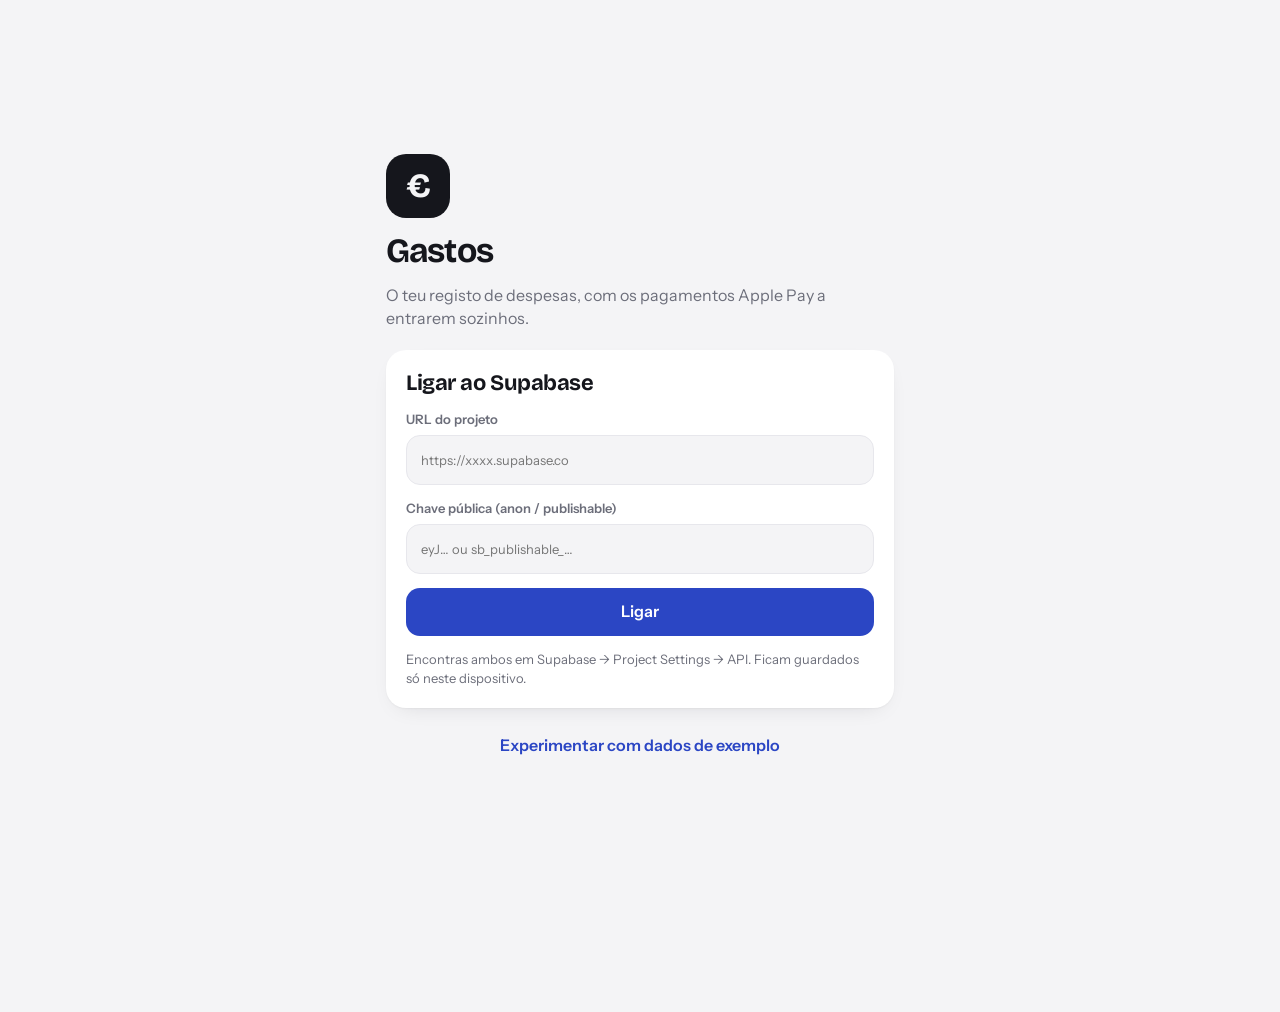
==== commit 7bb89214: "Update viewport meta tag for better scaling" ====
--- a/index.html
+++ b/index.html
@@ -2,7 +2,7 @@
 <html lang="pt-PT">
 <head>
 <meta charset="utf-8">
-<meta name="viewport" content="width=device-width, initial-scale=1, viewport-fit=cover">
+<meta name="viewport" content="width=device-width, initial-scale=1, maximum-scale=1, user-scalable=no, viewport-fit=cover">
 <title>Gastos</title>
 <meta name="description" content="Registo pessoal de gastos">
 <meta name="theme-color" content="#f4f4f6" media="(prefers-color-scheme: light)">
--- a/styles.css
+++ b/styles.css
@@ -425,3 +425,68 @@
 .iconpick .ic { width: 22px; height: 22px; }
 .iconpick input:checked + span { background: var(--ink); color: var(--paper); }
 .iconpick input:focus-visible + span { outline: 2px solid var(--blue-2); outline-offset: 2px; }
+
+/* ── dívidas ── */
+.tabs button { position: relative; min-width: 0; font-size: 10.5px; letter-spacing: -.01em; }
+.badge { position: absolute; top: 5px; left: calc(50% + 6px); min-width: 17px; height: 17px; padding: 0 5px; border-radius: 9px; display: grid; place-items: center; background: var(--bad); color: #fff; font: 700 10.5px/1 var(--body); font-style: normal; }
+.bigsum { font: 700 26px/1.1 var(--display); letter-spacing: -.02em; font-variant-numeric: tabular-nums; }
+.row.paid { opacity: .6; }
+.dot.warn { color: var(--warn); background: color-mix(in srgb, var(--sun) 16%, var(--card)); }
+.dot.bad { color: var(--bad); background: color-mix(in srgb, var(--bad) 12%, var(--card)); }
+.who small span.warn { color: var(--warn); font-weight: 600; }
+.who small span.bad { color: var(--bad); font-weight: 600; }
+a.btn { text-decoration: none; color: inherit; }
+.alert:not(.warn):not(.bad) { border-color: var(--line); }
+
+/* ════════ sem zoom, barra no fundo, carrossel com rato, lista de compras ════════ */
+html { touch-action: manipulation; }
+#app { padding-bottom: calc(100px + env(safe-area-inset-bottom)); }
+
+/* barra de separadores encostada ao fundo; esconde-se ao descer a página */
+.tabs {
+  left: 0; right: 0; bottom: 0; transform: none; width: auto; justify-content: center;
+  padding: 4px max(8px, calc(50vw - 270px)) env(safe-area-inset-bottom); border-radius: 0;
+  box-shadow: 0 -1px 0 var(--line); transition: transform .25s ease;
+}
+.tabs button { height: 54px; border-radius: 14px; max-width: 120px; }
+body.navhide .tabs { transform: translateY(100%); }
+.fab { bottom: calc(76px + env(safe-area-inset-bottom)); transition: transform .25s ease; }
+body.navhide .fab { transform: translateY(60px); }
+#toast { bottom: calc(80px + env(safe-area-inset-bottom)); }
+@media (prefers-reduced-motion: reduce) { .tabs, .fab { transition: none; } }
+
+/* carrossel: arrastar com o rato e setas em ecrãs com ponteiro */
+.deckwrap { position: relative; }
+.deck { user-select: none; -webkit-user-select: none; }
+.deck.dragging { scroll-snap-type: none; cursor: grabbing; }
+.deck.dragging * { pointer-events: none; }
+.deck-nav { display: none; }
+@media (hover: hover) and (pointer: fine) {
+  .deck { cursor: grab; }
+  .deck-nav {
+    display: grid; place-items: center; position: absolute; z-index: 2; top: calc(50% - 30px); width: 36px; height: 36px; border-radius: 50%;
+    background: var(--card); color: var(--ink); box-shadow: var(--shadow), 0 0 0 1px var(--line); opacity: 0; transition: opacity .2s;
+  }
+  .deck-nav.prev { left: -6px; }
+  .deck-nav.next { right: -6px; }
+  .deckwrap:hover .deck-nav { opacity: 1; }
+  .deck-nav .ic { width: 18px; height: 18px; }
+}
+
+/* lista de compras */
+.quick { display: flex; align-items: center; gap: 8px; padding: 6px 6px 6px 16px; }
+.quick input { flex: 1; min-width: 0; height: 44px; border: 0; background: none; font-size: 16px; color: var(--ink); outline: none; }
+.quick input::placeholder { color: var(--mute); }
+.quick .btn.small { width: 44px; height: 44px; padding: 0; border-radius: 12px; background: var(--blue-2); color: var(--on-blue); }
+.listhead { display: flex; justify-content: space-between; margin: 6px 6px -4px; font-size: 14px; font-weight: 600; color: var(--mute); font-variant-numeric: tabular-nums; }
+.listhead span:first-child { color: var(--ink); }
+.row.shop { padding: 4px 14px 4px 6px; gap: 4px; min-height: 58px; }
+.row.shop .who { text-align: left; padding: 10px 6px; }
+.tick { flex: none; display: grid; place-items: center; width: 44px; height: 44px; }
+.tick .box { border-radius: 50%; }
+.tick.on .box { background: var(--blue-2); border-color: var(--blue-2); }
+.tick.on .box::after { content: ""; width: 11px; height: 6px; border-left: 2.5px solid var(--on-blue); border-bottom: 2.5px solid var(--on-blue); transform: translateY(-1.5px) rotate(-45deg); }
+.row.shop.done b { text-decoration: line-through; text-decoration-color: var(--mute); color: var(--mute); font-weight: 500; }
+.row.shop.done .amt b { color: var(--mute); }
+.shopacts { display: grid; grid-template-columns: 1fr 1fr; gap: 10px; }
+.two.wide { grid-template-columns: 1fr 1fr; }
